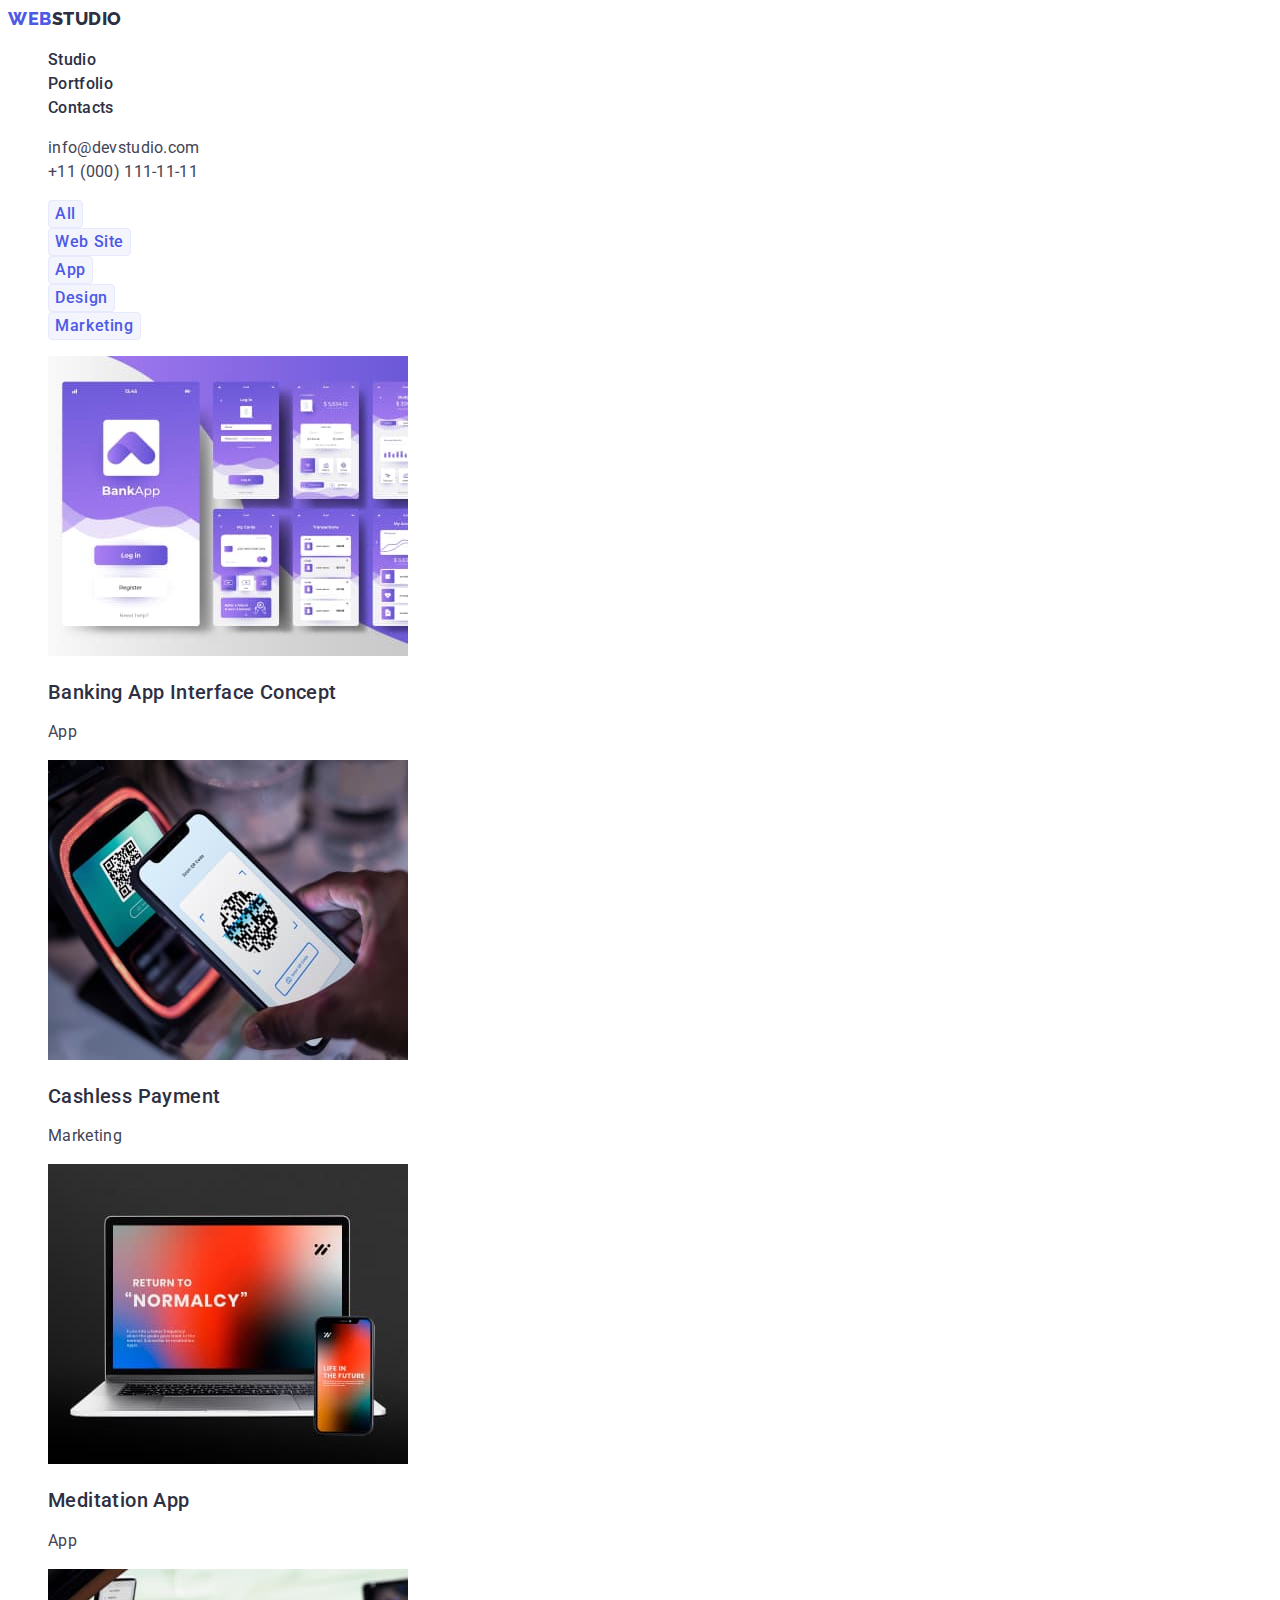
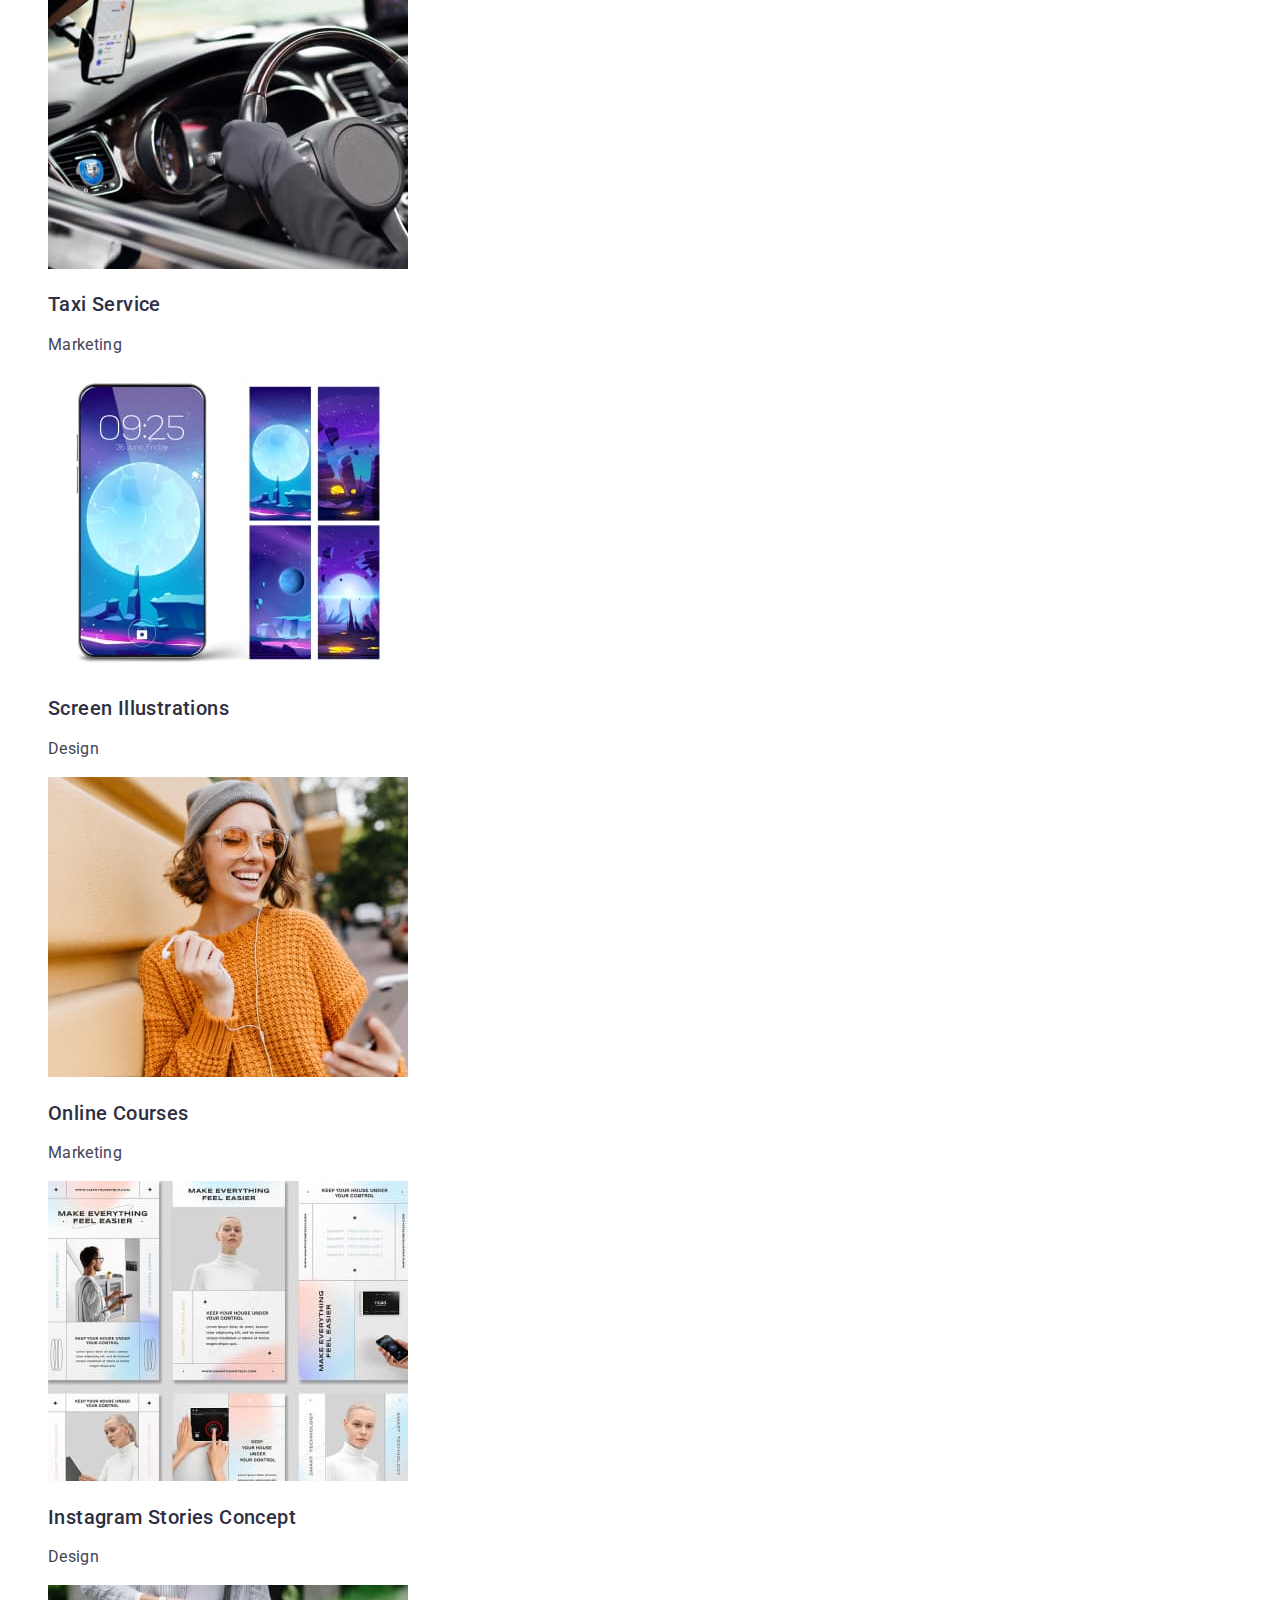
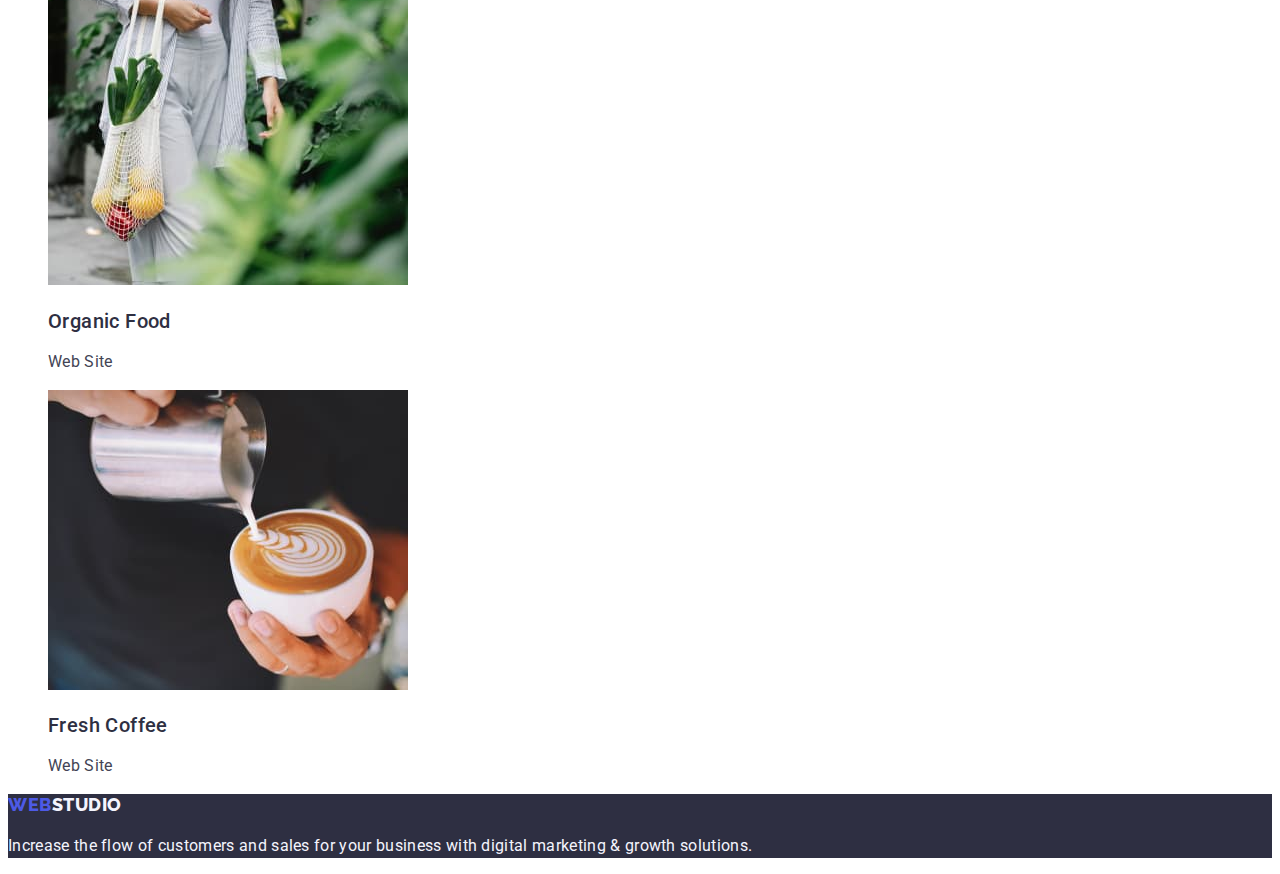
==== portfolio.html @ 0876d21c "Initial commit" ====
<!DOCTYPE html>
<html lang="en">
<head>
    <meta charset="UTF-8">
    <meta http-equiv="X-UA-Compatible" content="IE=edge">
    <meta name="viewport" content="width=device-width, initial-scale=1.0">
    <title>Web Studio</title>
    <link rel="stylesheet" href="./css/styles.css">
    <!-- fonts -->
    <link rel="preconnect" href="https://fonts.googleapis.com">
    <link rel="preconnect" href="https://fonts.gstatic.com" crossorigin>
    <link href="https://fonts.googleapis.com/css2?family=Raleway:wght@800&family=Roboto:wght@400;500;700;900&display=swap" rel="stylesheet">
    
</head>

<body>
    <header class="header">
                    
        <!-- navigation -->
        <nav class="header-nav">
            <a class="logo link" href="./index.html">Web<span class="logo-dark">Studio</span></a>
            <ul class="header-nav-list list">
                <li class="header-nav-item">
                    <a class="header-nav-link link" href="./index.html">Studio</a>
                </li>
                <li class="header-nav-item">
                    <a class="header-nav-link link" href="./portfolio.html">Portfolio</a>
                </li>
                <li class="header-nav-item">
                    <a class="header-nav-link link" href="">Contacts</a>
                </li>
            </ul>
        </nav>
        <address class="mail-tel">
            <ul class="mail-tel-list list">
                <li class="mail-tel-item">
                    <a class="mail-tel-link link" href="mailto:info@devstudio.com">info@devstudio.com</a>
                </li>
                <li class="mail-tel-item">
                    <a class="mail-tel-link link" href="tel:+110001111111">+11 (000) 111-11-11</a>
                </li>
            </ul>            
        </address>
    </header>

    <main>

        <!-- button -->
        <section class="project">
            <!-- hide -->
            <h1 hidden>Filters</h1>
            <ul class="filters-list list">
                <li class="filter-item">
                    <button class="button-filter" type="button">All</button>
                </li>
                <li class="filter-item">
                    <button class="button-filter" type="button">Web Site</button>
                </li>
                <li class="filter-item">
                    <button class="button-filter" type="button">App</button>
                </li>
                <li class="filter-item">
                    <button class="button-filter" type="button">Design</button>
                </li>
                <li class="filter-item">
                    <button class="button-filter" type="button">Marketing</button>
                </li>
            </ul>
            <ul class="project-list list">
                <li class="project-item">
                    <a class="project-card link" href="">
                        <img src="./images/portfolio/banking-app.jpg" alt="Banking App Interface" width="360" height="300"/>
                        <h2 class="title-header-three">Banking App Interface Concept</h2>
                        <p class="title-filter">App</p>
                    </a>
                </li>
                <li class="project-item">
                    <a class="project-card link" href="">
                        <img src="./images/portfolio/cashless-payment.jpg" alt="Cashless Payment" width="360" height="300"/>
                        <h2 class="title-header-three">Cashless Payment</h2>
                        <p class="title-filter">Marketing</p>
                    </a>
                </li>
                <li class="project-item">
                    <a class="project-card link" href="">
                        <img src="./images/portfolio/meditation-app.jpg" alt="Meditation App" width="360" height="300"/>
                        <h2 class="title-header-three">Meditation App</h2>
                        <p class="title-filter">App</p>
                    </a>
                </li>
                <li class="project-item">
                    <a class="project-card link" href="">
                        <img src="./images/portfolio/taxi-servise.jpg" alt="Taxi Service" width="360" height="300"/>
                        <h2 class="title-header-three">Taxi Service</h2>
                        <p class="title-filter">Marketing</p>
                    </a>
                </li>
                <li class="project-item">
                    <a class="project-card link" href="">
                        <img src="./images/portfolio/screen-illustrations.jpg" alt="Screen Illustrations" width="360" height="300"/>
                        <h2 class="title-header-three">Screen Illustrations</h2>
                        <p class="title-filter">Design</p>
                    </a>
                </li>
                <li class="project-item">
                    <a class="project-card link" href="">
                        <img src="./images/portfolio/online-courses.jpg" alt="Online Courses" width="360" height="300"/>
                        <h2 class="title-header-three">Online Courses</h2>
                        <p class="title-filter">Marketing</p>
                    </a>
                </li>
                <li class="project-item">
                    <a class="project-card link" href="">
                        <img src="./images/portfolio/insta-stories.jpg" alt="Instagram Stories Concept" width="360" height="300"/>
                        <h2 class="title-header-three">Instagram Stories Concept</h2>
                        <p class="title-filter">Design</p>
                    </a>
                </li>
                <li class="project-item">
                    <a class="project-card link" href="">
                        <img src="./images/portfolio/organic-food.jpg" alt="Organic Food" width="360" height="300"/>
                        <h2 class="title-header-three">Organic Food</h2>
                        <p class="title-filter">Web Site</p>
                    </a>
                </li>
                <li class="project-item">
                    <a class="project-card link" href="">
                        <img src="./images/portfolio/fresh-coffee.jpg" alt="Fresh Coffee" width="360" height="300"/>
                        <h2 class="title-header-three">Fresh Coffee</h2>
                        <p class="title-filter">Web Site</p>
                    </a>
                </li>
            </ul>

        </section>

    </main>

    <!-- footer -->
    <footer class="footer">
        <a class="logo link" href="./index.html">Web<span class="logo-light">Studio</span></a>
        <p class="footer-text">Increase the flow of customers and sales for your business with digital marketing & growth solutions.</p>
        
    </footer>
        

</body>
</html>
---- css/styles.css ----
:root {
    /* fonts */
    --primary-font: 'Roboto', sans-serif;
    --secondary-font: 'Raleway', sans-serif;
    /* txt cl */
    --main-txt-color: #2E2F42;
    --secondary-txt-color: #434455;
    --accent-txt-color: #fff;
    --subtitle-txt-color: #8E8F99;
    /* bg cl */
    --accent-bg-color: #E7E9FC;
    --light-bg-color: #F4F4FD;
    --hero-bg-color: rgba (46, 47, 66, 0.7);
    --modal-bg-color: #FCFCFC;
    /* common cl */
    --primary-brand-color: #4D5AE5;
    --pressed-state-color: #404BBF;
    --succes-messages-color: #31D0AA;
    --modal-overlay-color: rgba (46, 47, 66, 0.4);
}

body {
    font-family: var(--primary-font);
    font-weight: 400;
    font-size: 16px;
    line-height: 1.5;
    letter-spacing: 0.02em;
    color: var(--secondary-txt-color);
    background-color: var(--accent-txt-color);
}
.link {
    color: currentColor;
    text-decoration: none;
}
.list {
    list-style: none;
}
.logo {
    font-family: var(--secondary-font);
    font-weight: 800;
    font-size: 18px;
    line-height: 1.17;
    letter-spacing: 0.03em;
    text-transform: uppercase;
    color: var(--primary-brand-color);
    text-decoration: none;
}
.logo-dark {
    color: var(--main-txt-color);
}
.logo-light {
    color: var(--light-bg-color);
}
.header-nav-link {
    color: var(--main-txt-color);
    font-weight: 500;
}

.header-nav-link:hover,
.header-nav-link:focus {
    color: var(--pressed-state-color);
}
.mail-tel {
    font-style: normal;
}
.mail-tel-link:hover,
.mail-tel-link:focus {
    color: var(--pressed-state-color);
}
.hero {
    background-color: var(--main-txt-color);
}
.hero-title {
    font-weight: 700;
    font-size: 56px;
    line-height: 60px;
    color: var(--accent-txt-color);
    letter-spacing: 0.02em;
    line-height: 1.07;
    text-align: center;
}
.button {
    font-family: inherit;
    color: var(--accent-txt-color);
    cursor: pointer;
    background-color: var(--primary-brand-color);
    box-shadow: 0px 4px 4px rgba(0, 0, 0, 0.15);
    border-radius: 4px;
    font-size: 16px;
    line-height: 1.5;
    font-weight: 500;
    letter-spacing: 0.04em;
}
.button:hover,
.button:focus {
    background-color: var(--pressed-state-color);
}
.title-header-two {
    color: var(--main-txt-color);
    font-weight: 700;
    font-size: 36px;
    line-height: 1.11;
    text-align: center;
    text-transform: capitalize;
    letter-spacing: 0.02em;
}
.title-header-three {
    color: var(--main-txt-color);
    font-weight: 500;
    font-size: 20px;
    line-height: 1.2;
    letter-spacing: 0.02em;
}
.team {
    background-color: var(--light-bg-color);
}
.team-item {
    background-color: var(--accent-txt-color);
}
.button-filter {
    font-family: inherit;
    color: var(--primary-brand-color);
    cursor: pointer;
    background-color: var(--light-bg-color);
    font-size: 16px;
    font-weight: 500;
    line-height: 1.5;
    border-radius: 4px;
    letter-spacing: 0.04em;
    border: 1px solid var(--accent-bg-color);
}
.button-filter:hover,
.button-filter:focus {
    background-color: var(--pressed-state-color);
    box-shadow: 0px 3px 1px rgba(0, 0, 0, 0.1), 0px 2px 1px rgba(0, 0, 0, 0.08), 0px 2px 2px rgba(0, 0, 0, 0.12);
    color: var(--accent-txt-color);
}
.team-list {
    background-color: var(--accent-txt-color);
}


.footer {
    background-color: var(--main-txt-color);
}
.footer-text {
    color: var(--light-bg-color);
}
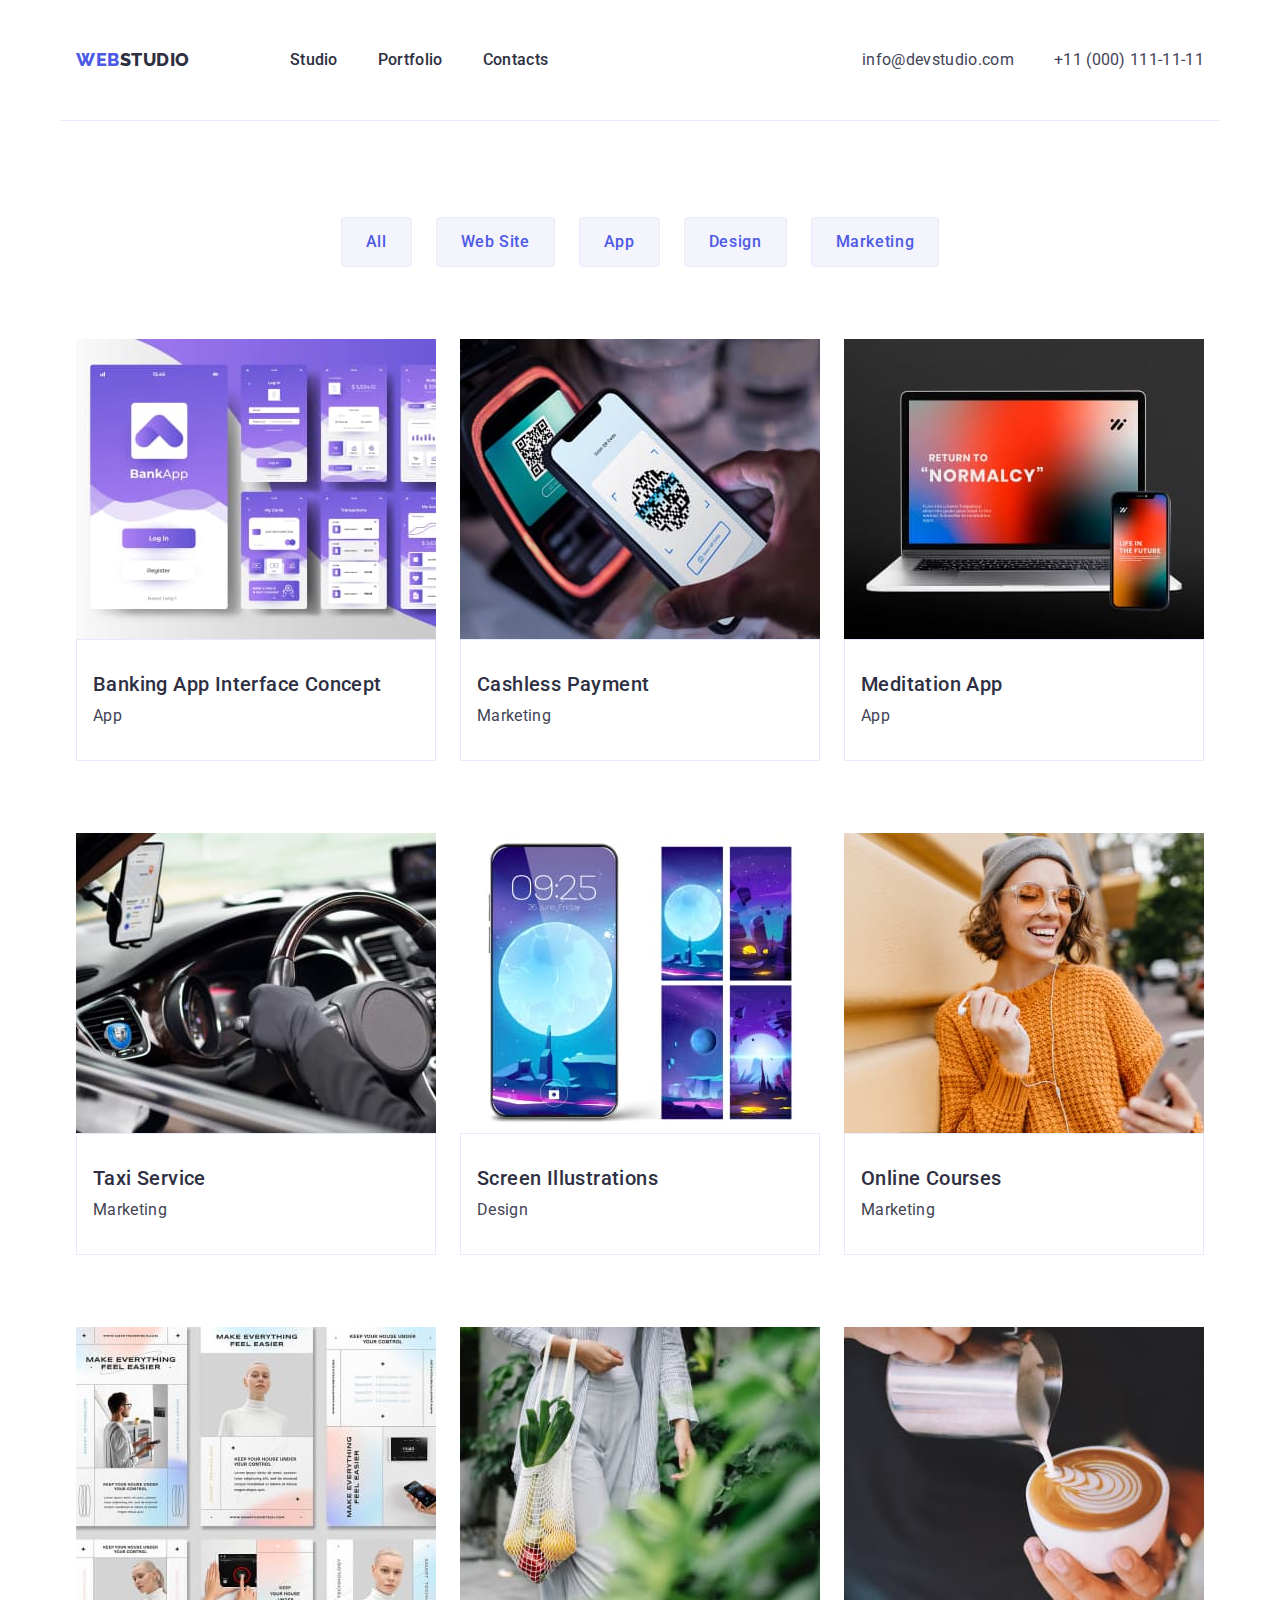
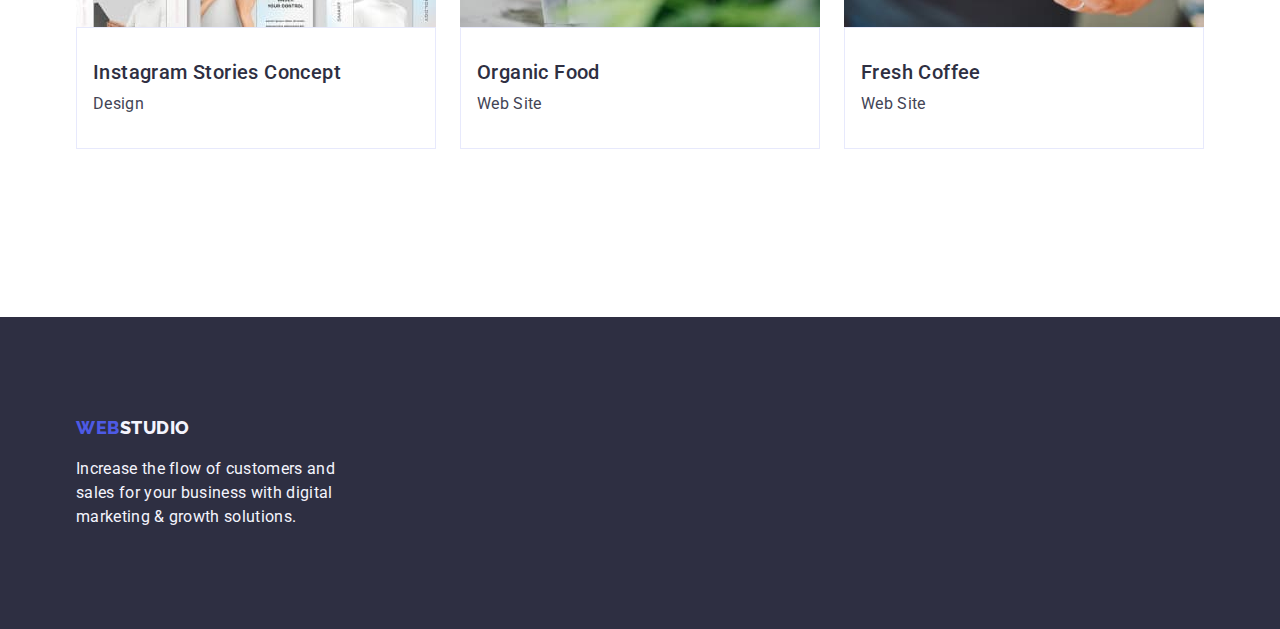
==== commit 6e9dabfe: "Add flexbox" ====
--- a/portfolio.html
+++ b/portfolio.html
@@ -5,6 +5,7 @@
     <meta http-equiv="X-UA-Compatible" content="IE=edge">
     <meta name="viewport" content="width=device-width, initial-scale=1.0">
     <title>Web Studio</title>
+    <link rel="stylesheet" href="https://cdn.jsdelivr.net/npm/modern-normalize@1.1.0/modern-normalize.min.css">
     <link rel="stylesheet" href="./css/styles.css">
     <!-- fonts -->
     <link rel="preconnect" href="https://fonts.googleapis.com">
@@ -15,122 +16,150 @@
 
 <body>
     <header class="header">
+        <div class="header-container container">
                     
-        <!-- navigation -->
-        <nav class="header-nav">
-            <a class="logo link" href="./index.html">Web<span class="logo-dark">Studio</span></a>
-            <ul class="header-nav-list list">
-                <li class="header-nav-item">
-                    <a class="header-nav-link link" href="./index.html">Studio</a>
-                </li>
-                <li class="header-nav-item">
-                    <a class="header-nav-link link" href="./portfolio.html">Portfolio</a>
-                </li>
-                <li class="header-nav-item">
-                    <a class="header-nav-link link" href="">Contacts</a>
-                </li>
-            </ul>
-        </nav>
-        <address class="mail-tel">
-            <ul class="mail-tel-list list">
-                <li class="mail-tel-item">
-                    <a class="mail-tel-link link" href="mailto:info@devstudio.com">info@devstudio.com</a>
-                </li>
-                <li class="mail-tel-item">
-                    <a class="mail-tel-link link" href="tel:+110001111111">+11 (000) 111-11-11</a>
-                </li>
-            </ul>            
-        </address>
+            <!-- navigation -->
+            <nav class="header-nav">
+                <a class="logo link" href="./index.html">Web<span class="logo-dark">Studio</span></a>
+                <ul class="header-nav-list list">
+                    <li class="header-nav-item">
+                        <a class="header-nav-link link" href="./index.html">Studio</a>
+                    </li>
+                    <li class="header-nav-item">
+                        <a class="header-nav-link link" href="./portfolio.html">Portfolio</a>
+                    </li>
+                    <li class="header-nav-item">
+                        <a class="header-nav-link link" href="">Contacts</a>
+                    </li>
+                </ul>
+            </nav>
+            <address class="mail-tel">
+                <ul class="mail-tel-list list">
+                    <li class="mail-tel-item">
+                        <a class="mail-tel-link link" href="mailto:info@devstudio.com">info@devstudio.com</a>
+                    </li>
+                    <li class="mail-tel-item">
+                        <a class="mail-tel-link link" href="tel:+110001111111">+11 (000) 111-11-11</a>
+                    </li>
+                </ul>            
+            </address>
+        </div>
     </header>
 
     <main>
 
         <!-- button -->
-        <section class="project">
+        <section class="project">            
             <!-- hide -->
-            <h1 hidden>Filters</h1>
-            <ul class="filters-list list">
-                <li class="filter-item">
-                    <button class="button-filter" type="button">All</button>
-                </li>
-                <li class="filter-item">
-                    <button class="button-filter" type="button">Web Site</button>
-                </li>
-                <li class="filter-item">
-                    <button class="button-filter" type="button">App</button>
-                </li>
-                <li class="filter-item">
-                    <button class="button-filter" type="button">Design</button>
-                </li>
-                <li class="filter-item">
-                    <button class="button-filter" type="button">Marketing</button>
-                </li>
-            </ul>
-            <ul class="project-list list">
-                <li class="project-item">
-                    <a class="project-card link" href="">
-                        <img src="./images/portfolio/banking-app.jpg" alt="Banking App Interface" width="360" height="300"/>
-                        <h2 class="title-header-three">Banking App Interface Concept</h2>
-                        <p class="title-filter">App</p>
-                    </a>
-                </li>
-                <li class="project-item">
-                    <a class="project-card link" href="">
-                        <img src="./images/portfolio/cashless-payment.jpg" alt="Cashless Payment" width="360" height="300"/>
-                        <h2 class="title-header-three">Cashless Payment</h2>
-                        <p class="title-filter">Marketing</p>
-                    </a>
-                </li>
-                <li class="project-item">
-                    <a class="project-card link" href="">
-                        <img src="./images/portfolio/meditation-app.jpg" alt="Meditation App" width="360" height="300"/>
-                        <h2 class="title-header-three">Meditation App</h2>
-                        <p class="title-filter">App</p>
-                    </a>
-                </li>
-                <li class="project-item">
-                    <a class="project-card link" href="">
-                        <img src="./images/portfolio/taxi-servise.jpg" alt="Taxi Service" width="360" height="300"/>
-                        <h2 class="title-header-three">Taxi Service</h2>
-                        <p class="title-filter">Marketing</p>
-                    </a>
-                </li>
-                <li class="project-item">
-                    <a class="project-card link" href="">
-                        <img src="./images/portfolio/screen-illustrations.jpg" alt="Screen Illustrations" width="360" height="300"/>
-                        <h2 class="title-header-three">Screen Illustrations</h2>
-                        <p class="title-filter">Design</p>
-                    </a>
-                </li>
-                <li class="project-item">
-                    <a class="project-card link" href="">
-                        <img src="./images/portfolio/online-courses.jpg" alt="Online Courses" width="360" height="300"/>
-                        <h2 class="title-header-three">Online Courses</h2>
-                        <p class="title-filter">Marketing</p>
-                    </a>
-                </li>
-                <li class="project-item">
-                    <a class="project-card link" href="">
-                        <img src="./images/portfolio/insta-stories.jpg" alt="Instagram Stories Concept" width="360" height="300"/>
-                        <h2 class="title-header-three">Instagram Stories Concept</h2>
-                        <p class="title-filter">Design</p>
-                    </a>
-                </li>
-                <li class="project-item">
-                    <a class="project-card link" href="">
-                        <img src="./images/portfolio/organic-food.jpg" alt="Organic Food" width="360" height="300"/>
-                        <h2 class="title-header-three">Organic Food</h2>
-                        <p class="title-filter">Web Site</p>
-                    </a>
-                </li>
-                <li class="project-item">
-                    <a class="project-card link" href="">
-                        <img src="./images/portfolio/fresh-coffee.jpg" alt="Fresh Coffee" width="360" height="300"/>
-                        <h2 class="title-header-three">Fresh Coffee</h2>
-                        <p class="title-filter">Web Site</p>
-                    </a>
-                </li>
-            </ul>
+            <div class="filter-container container">
+                <h1 class="visually-hidden">Filters</h1>
+
+                <ul class="filters-list list">
+                    <li class="filter-item">
+                        <button class="button-filter" type="button">All</button>
+                    </li>
+                    <li class="filter-item">
+                        <button class="button-filter" type="button">Web Site</button>
+                    </li>
+                    <li class="filter-item">
+                        <button class="button-filter" type="button">App</button>
+                    </li>
+                    <li class="filter-item">
+                        <button class="button-filter" type="button">Design</button>
+                    </li>
+                    <li class="filter-item">
+                        <button class="button-filter" type="button">Marketing</button>
+                    </li>
+                </ul>
+            </div>
+
+            <div class="project-container container">
+
+                <ul class="project-list list">
+                    <li class="project-item">
+                        <a class="project-card link" href="">
+                            <img src="./images/portfolio/banking-app.jpg" alt="Banking App Interface" width="360" height="300"/>
+                            <div class="title-filter-container">
+                                <h2 class="title-header-three">Banking App Interface Concept</h2>
+                                <p class="title-filter">App</p>
+                            </div>
+
+                        </a>
+                    </li>
+                    <li class="project-item">
+                        <a class="project-card link" href="">
+                            <img src="./images/portfolio/cashless-payment.jpg" alt="Cashless Payment" width="360" height="300"/>
+                            <div class="title-filter-container">
+                                <h2 class="title-header-three">Cashless Payment</h2>
+                                <p class="title-filter">Marketing</p>
+                            </div>
+                        </a>
+                    </li>
+                    <li class="project-item">
+                        <a class="project-card link" href="">
+                            <img src="./images/portfolio/meditation-app.jpg" alt="Meditation App" width="360" height="300"/>
+                            <div class="title-filter-container">
+                                <h2 class="title-header-three">Meditation App</h2>
+                                <p class="title-filter">App</p>
+                            </div>
+                        </a>
+                    </li>
+                    <li class="project-item">
+                        <a class="project-card link" href="">
+                            <img src="./images/portfolio/taxi-servise.jpg" alt="Taxi Service" width="360" height="300"/>
+                            <div class="title-filter-container">
+                                <h2 class="title-header-three">Taxi Service</h2>
+                                <p class="title-filter">Marketing</p>
+                            </div>
+                        </a>
+                    </li>
+                    <li class="project-item">
+                        <a class="project-card link" href="">
+                            <img src="./images/portfolio/screen-illustrations.jpg" alt="Screen Illustrations" width="360" height="300"/>
+                            <div class="title-filter-container">
+                                <h2 class="title-header-three">Screen Illustrations</h2>
+                                <p class="title-filter">Design</p>
+                            </div>
+                        </a>
+                    </li>
+                    <li class="project-item">
+                        <a class="project-card link" href="">
+                            <img src="./images/portfolio/online-courses.jpg" alt="Online Courses" width="360" height="300"/>
+                            <div class="title-filter-container">
+                                <h2 class="title-header-three">Online Courses</h2>
+                                <p class="title-filter">Marketing</p>
+                            </div>
+                        </a>
+                    </li>
+                    <li class="project-item">
+                        <a class="project-card link" href="">
+                            <img src="./images/portfolio/insta-stories.jpg" alt="Instagram Stories Concept" width="360" height="300"/>
+                            <div class="title-filter-container">
+                                <h2 class="title-header-three">Instagram Stories Concept</h2>
+                                <p class="title-filter">Design</p>
+                            </div>
+                        </a>
+                    </li>
+                    <li class="project-item">
+                        <a class="project-card link" href="">
+                            <img src="./images/portfolio/organic-food.jpg" alt="Organic Food" width="360" height="300"/>
+                            <div class="title-filter-container">
+                                <h2 class="title-header-three">Organic Food</h2>
+                                <p class="title-filter">Web Site</p>
+                            </div>
+                        </a>
+                    </li>
+                    <li class="project-item">
+                        <a class="project-card link" href="">
+                            <img src="./images/portfolio/fresh-coffee.jpg" alt="Fresh Coffee" width="360" height="300"/>
+                            <div class="title-filter-container">
+                                <h2 class="title-header-three">Fresh Coffee</h2>
+                                <p class="title-filter">Web Site</p>
+                            </div>
+                        </a>
+                    </li>
+                </ul>
+            </div>
 
         </section>
 
@@ -138,8 +167,10 @@
 
     <!-- footer -->
     <footer class="footer">
-        <a class="logo link" href="./index.html">Web<span class="logo-light">Studio</span></a>
-        <p class="footer-text">Increase the flow of customers and sales for your business with digital marketing & growth solutions.</p>
+        <div class="footer-container container">
+            <a class="logo link" href="./index.html">Web<span class="logo-light">Studio</span></a>
+            <p class="footer-text">Increase the flow of customers and sales for your business with digital marketing & growth solutions.</p>
+        </div>
         
     </footer>
         
--- a/css/styles.css
+++ b/css/styles.css
@@ -17,7 +17,20 @@
     --pressed-state-color: #404BBF;
     --succes-messages-color: #31D0AA;
     --modal-overlay-color: rgba (46, 47, 66, 0.4);
-}
+    /* others */
+    --indent: 24px;
+}
+/* reset start */
+h1,
+h2,
+h3,
+h4,
+h5,
+h6,
+p {
+    margin: 0;
+}
+
 
 body {
     font-family: var(--primary-font);
@@ -34,6 +47,26 @@
 }
 .list {
     list-style: none;
+    margin: 0;
+    padding-left: 0;
+}
+img {
+    display: block;
+    max-width: 100%;
+    height: auto;
+
+}
+/* reset end */
+.section {
+    padding-top: 120px;
+    padding-bottom: 120px;
+}
+.container {
+    width: 1158px;
+    padding-left: 15px;
+    padding-right: 15px;
+    margin-left: auto;
+    margin-right: auto;
 }
 .logo {
     font-family: var(--secondary-font);
@@ -44,6 +77,7 @@
     text-transform: uppercase;
     color: var(--primary-brand-color);
     text-decoration: none;
+    margin-right: 76px;
 }
 .logo-dark {
     color: var(--main-txt-color);
@@ -51,9 +85,29 @@
 .logo-light {
     color: var(--light-bg-color);
 }
+
+/* header */
+.header-container {
+    display: flex;
+    align-items: center;
+    border-bottom: 1px solid var(--accent-bg-color);
+}
+.header-nav {
+    display: flex;
+    align-items: center;
+}
+.header-nav-list {
+    display: flex;
+    padding: 24px;
+    gap: 40px;  
+    margin: 0;
+}
 .header-nav-link {
+    display: inline-block;
     color: var(--main-txt-color);
     font-weight: 500;
+    padding-top: 24px;
+    padding-bottom: 24px;
 }
 
 .header-nav-link:hover,
@@ -62,13 +116,24 @@
 }
 .mail-tel {
     font-style: normal;
+    margin-left: auto;
 }
 .mail-tel-link:hover,
 .mail-tel-link:focus {
     color: var(--pressed-state-color);
 }
+.mail-tel-list {
+    display: flex; 
+    gap: 40px;
+}
+
+/* hero */
 .hero {
     background-color: var(--main-txt-color);
+}
+.hero-container {
+    display: flex;
+    flex-direction: column;
 }
 .hero-title {
     font-weight: 700;
@@ -78,6 +143,7 @@
     letter-spacing: 0.02em;
     line-height: 1.07;
     text-align: center;
+    padding: 188px 300px 48px;
 }
 .button {
     font-family: inherit;
@@ -90,19 +156,35 @@
     line-height: 1.5;
     font-weight: 500;
     letter-spacing: 0.04em;
+    padding: 16px 32px;
+    margin: auto;
+    margin-top: 48px;
+    margin-bottom: 188px;
+    border: none;
 }
 .button:hover,
 .button:focus {
     background-color: var(--pressed-state-color);
 }
+/* advantages */
+.advantages-container {
+    display: flex;
+    align-items: center;
+    padding-top: 120px;
+    padding-bottom: 120px; 
+}
+.advantages-list {
+    display: flex;
+    gap: 24px;
+}
 .title-header-two {
     color: var(--main-txt-color);
-    font-weight: 700;
     font-size: 36px;
     line-height: 1.11;
     text-align: center;
     text-transform: capitalize;
     letter-spacing: 0.02em;
+    padding-bottom: 72px;
 }
 .title-header-three {
     color: var(--main-txt-color);
@@ -110,13 +192,82 @@
     font-size: 20px;
     line-height: 1.2;
     letter-spacing: 0.02em;
+    padding-bottom: 8px;
+}
+/* directions-container */
+.directions-container {
+    margin-bottom: 120px;
+}
+.direction-list {
+    display: flex;
+    gap: var(--indent);
+}
+/* team */
+.team-container {
+    padding-bottom: 120px;
+}
+.team .title-header-two {
+    padding-top: 120px;
 }
 .team {
     background-color: var(--light-bg-color);
 }
+.team-list {
+    background-color: var(--accent-txt-color);
+    display: flex;
+    flex-wrap: wrap;
+    gap: var(--indent);
+}
 .team-item {
     background-color: var(--accent-txt-color);
-}
+    width: calc((100% - (24px * 3)) / 4);
+    box-shadow: 0px 1px 6px rgba(46, 47, 66, 0.08), 0px 1px 1px rgba(46, 47, 66, 0.16), 0px 2px 1px rgba(46, 47, 66, 0.08);
+    border-radius: 0px 0px 4px 4px;
+}
+
+.team-title {
+    padding: 32px 16px;
+    text-align: center;
+}
+
+/* footer */
+.footer {
+    background-color: var(--main-txt-color);
+}
+.footer-text {
+    color: var(--light-bg-color);
+}
+.footer-container {
+padding: 100px 879px 100px 15px;
+}
+.footer-text {
+    padding-top: 16px;
+}
+
+
+/* portfolio */
+.project-container {
+    margin-bottom: 120px;
+}
+
+.project-list {
+    display: flex;
+    flex-wrap: wrap;
+    gap: var(--indent);
+}
+.project-item {
+    width: calc((100% - (24px * 2)) / 3);
+    padding-bottom: 48px;    
+}
+
+.filters-list {
+    display: flex;
+    justify-content: center;
+    gap: var(--indent);
+    padding-top: 96px;
+    padding-bottom: 72px;
+}
+
 .button-filter {
     font-family: inherit;
     color: var(--primary-brand-color);
@@ -128,6 +279,7 @@
     border-radius: 4px;
     letter-spacing: 0.04em;
     border: 1px solid var(--accent-bg-color);
+    padding: 12px 24px;
 }
 .button-filter:hover,
 .button-filter:focus {
@@ -135,14 +287,22 @@
     box-shadow: 0px 3px 1px rgba(0, 0, 0, 0.1), 0px 2px 1px rgba(0, 0, 0, 0.08), 0px 2px 2px rgba(0, 0, 0, 0.12);
     color: var(--accent-txt-color);
 }
-.team-list {
-    background-color: var(--accent-txt-color);
-}
-
-
-.footer {
-    background-color: var(--main-txt-color);
-}
-.footer-text {
-    color: var(--light-bg-color);
-}+.title-filter-container {
+    padding: 32px 16px 32px 16px;
+    border: 1px solid var(--accent-bg-color);
+}
+
+
+.visually-hidden {
+    position: absolute;
+    width: 1px;
+    height: 1px;
+    margin: -1px;
+    border: 0;
+    padding: 0;
+    
+    white-space: nowrap;
+    clip-path: inset(100%);
+    clip: rect(0 0 0 0);
+    overflow: hidden;
+  }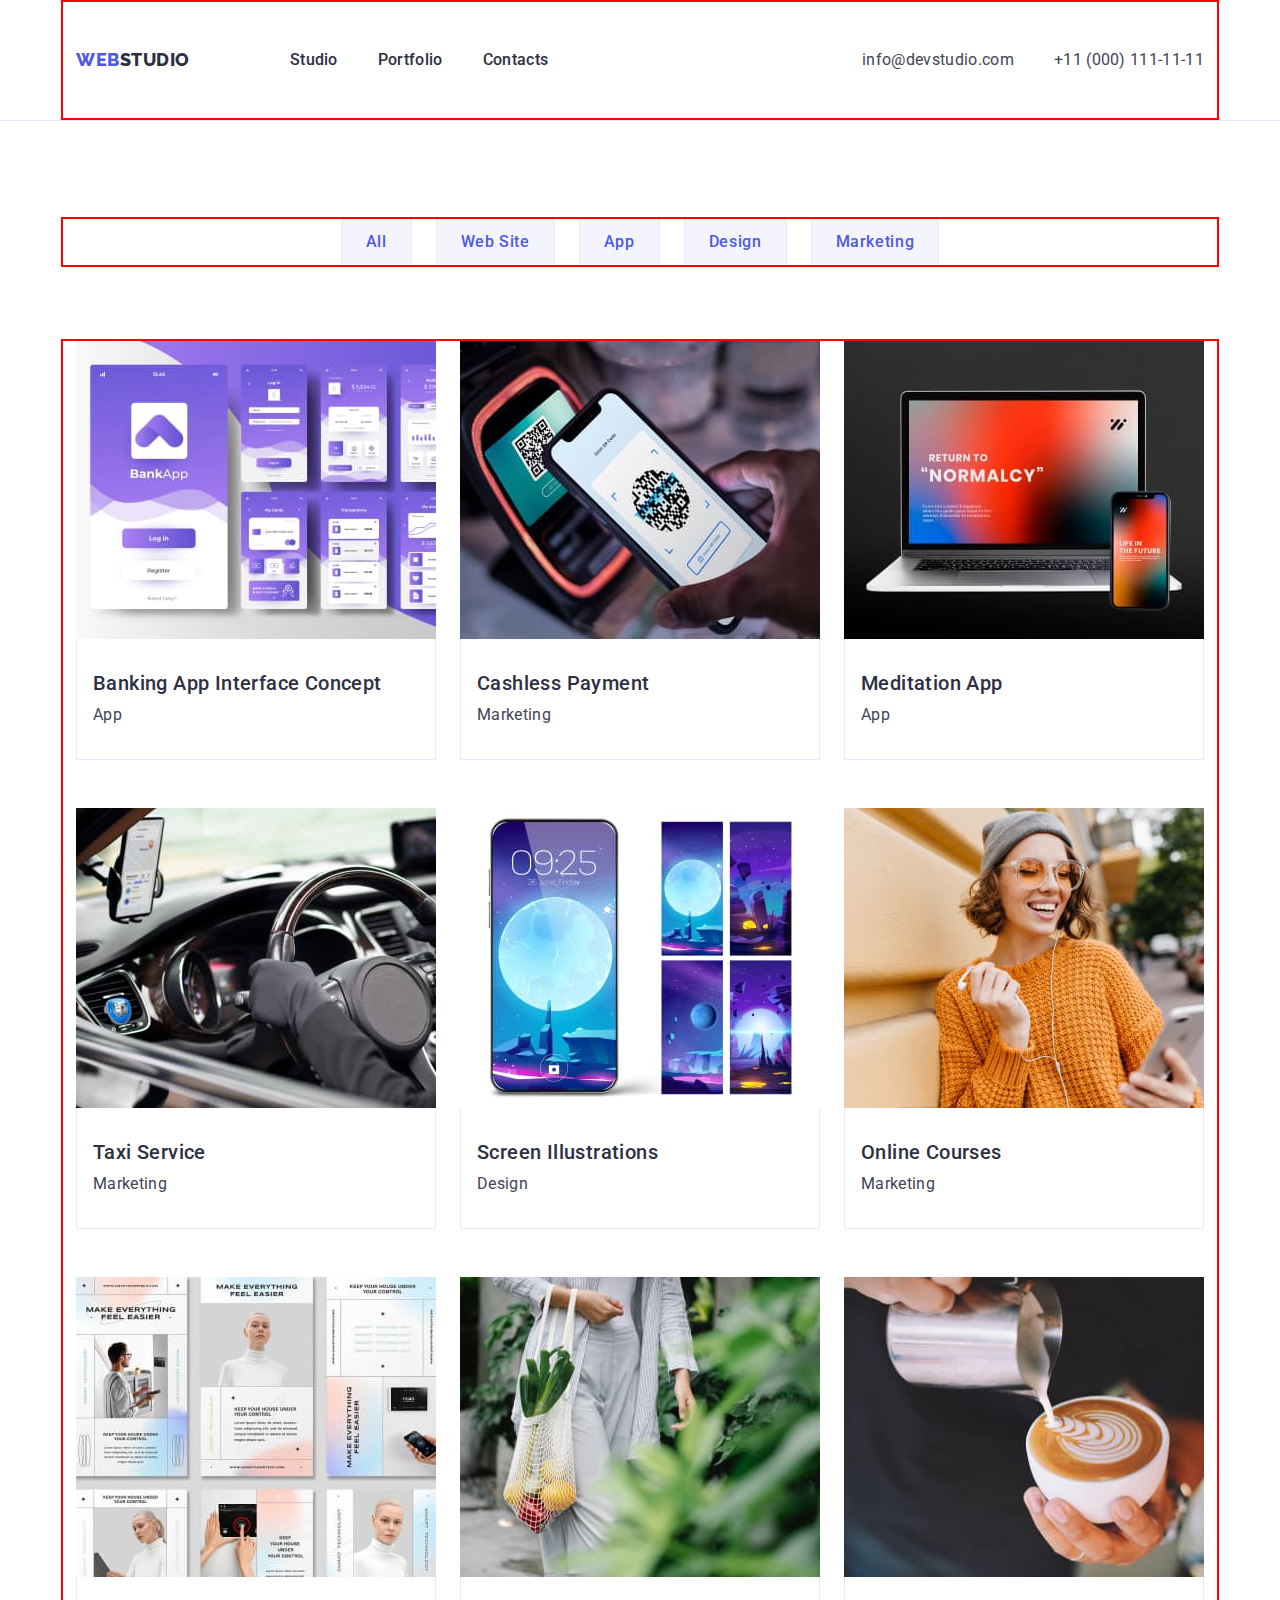
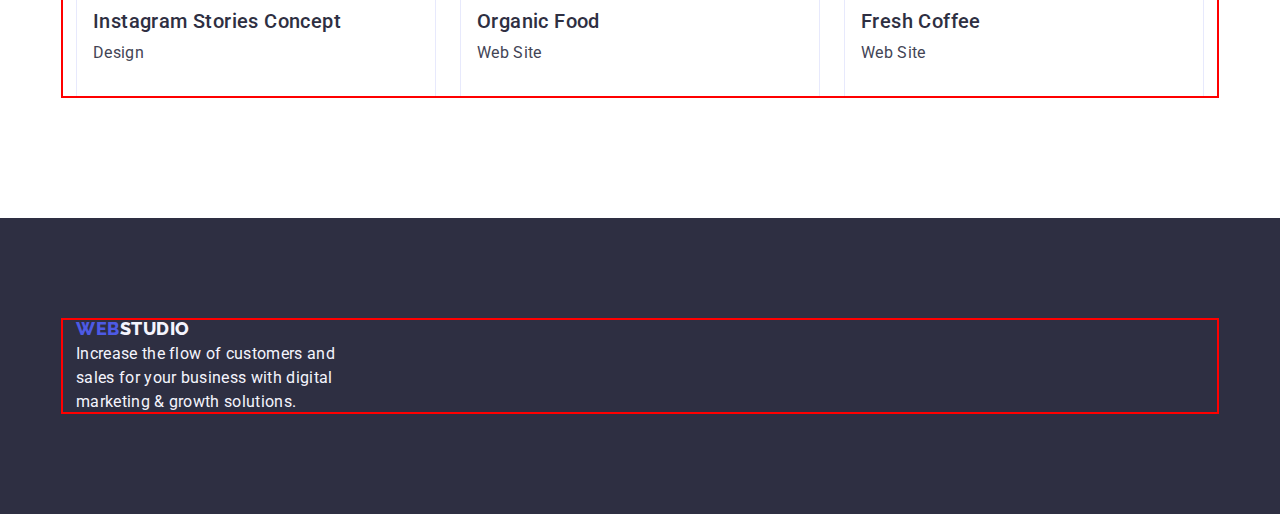
==== commit 99258e4b: "Portfolio css update" ====
--- a/portfolio.html
+++ b/portfolio.html
@@ -83,7 +83,6 @@
                                 <h2 class="title-header-three">Banking App Interface Concept</h2>
                                 <p class="title-filter">App</p>
                             </div>
-
                         </a>
                     </li>
                     <li class="project-item">
--- a/css/styles.css
+++ b/css/styles.css
@@ -67,6 +67,8 @@
     padding-right: 15px;
     margin-left: auto;
     margin-right: auto;
+    outline: 2px solid red;
+    outline-offset: -2px;
 }
 .logo {
     font-family: var(--secondary-font);
@@ -78,19 +80,24 @@
     color: var(--primary-brand-color);
     text-decoration: none;
     margin-right: 76px;
+    
 }
 .logo-dark {
     color: var(--main-txt-color);
 }
 .logo-light {
     color: var(--light-bg-color);
+
 }
 
 /* header */
+.header {
+    border-bottom: 1px solid var(--accent-bg-color);
+}
 .header-container {
     display: flex;
     align-items: center;
-    border-bottom: 1px solid var(--accent-bg-color);
+
 }
 .header-nav {
     display: flex;
@@ -130,6 +137,7 @@
 /* hero */
 .hero {
     background-color: var(--main-txt-color);
+    padding: 188px 0;
 }
 .hero-container {
     display: flex;
@@ -143,7 +151,8 @@
     letter-spacing: 0.02em;
     line-height: 1.07;
     text-align: center;
-    padding: 188px 300px 48px;
+    max-width: 496px;
+    margin: auto;
 }
 .button {
     font-family: inherit;
@@ -159,23 +168,27 @@
     padding: 16px 32px;
     margin: auto;
     margin-top: 48px;
-    margin-bottom: 188px;
     border: none;
+    min-width: 169px 
 }
 .button:hover,
 .button:focus {
     background-color: var(--pressed-state-color);
 }
 /* advantages */
+.advantages {
+    padding: 120px 0;
+}
 .advantages-container {
     display: flex;
     align-items: center;
-    padding-top: 120px;
-    padding-bottom: 120px; 
 }
 .advantages-list {
     display: flex;
-    gap: 24px;
+    gap: var(--indent);
+}
+.advantages-item {
+    width: calc((100% - (24px * 3)) / 4);
 }
 .title-header-two {
     color: var(--main-txt-color);
@@ -184,7 +197,7 @@
     text-align: center;
     text-transform: capitalize;
     letter-spacing: 0.02em;
-    padding-bottom: 72px;
+    margin-bottom: 72px;
 }
 .title-header-three {
     color: var(--main-txt-color);
@@ -192,25 +205,21 @@
     font-size: 20px;
     line-height: 1.2;
     letter-spacing: 0.02em;
-    padding-bottom: 8px;
+    margin-bottom: 8px;
 }
 /* directions-container */
-.directions-container {
-    margin-bottom: 120px;
-}
+.our-directions {
+    padding-bottom: 120px;
+}
+
 .direction-list {
     display: flex;
     gap: var(--indent);
 }
 /* team */
-.team-container {
-    padding-bottom: 120px;
-}
-.team .title-header-two {
-    padding-top: 120px;
-}
 .team {
     background-color: var(--light-bg-color);
+    padding: 120px 0;
 }
 .team-list {
     background-color: var(--accent-txt-color);
@@ -221,51 +230,54 @@
 .team-item {
     background-color: var(--accent-txt-color);
     width: calc((100% - (24px * 3)) / 4);
-    box-shadow: 0px 1px 6px rgba(46, 47, 66, 0.08), 0px 1px 1px rgba(46, 47, 66, 0.16), 0px 2px 1px rgba(46, 47, 66, 0.08);
-    border-radius: 0px 0px 4px 4px;
 }
 
 .team-title {
     padding: 32px 16px;
     text-align: center;
+    border-radius: 0px 0px 4px 4px;
+    box-shadow: 0px 1px 6px rgba(46, 47, 66, 0.08), 0px 1px 1px rgba(46, 47, 66, 0.16), 0px 2px 1px rgba(46, 47, 66, 0.08);
 }
 
 /* footer */
 .footer {
     background-color: var(--main-txt-color);
+    padding: 100px 0;
 }
 .footer-text {
     color: var(--light-bg-color);
 }
-.footer-container {
-padding: 100px 879px 100px 15px;
-}
+
 .footer-text {
-    padding-top: 16px;
+    max-width: 264px
+}
+.footer-logo {
+    display: inline-block;
+    margin-bottom: 16px;
 }
 
 
 /* portfolio */
-.project-container {
-    margin-bottom: 120px;
+.project {
+    padding: 96px 0 120px;
 }
 
 .project-list {
     display: flex;
     flex-wrap: wrap;
-    gap: var(--indent);
+    column-gap: 24px;
+    row-gap: 48px;
 }
 .project-item {
     width: calc((100% - (24px * 2)) / 3);
-    padding-bottom: 48px;    
+  
 }
 
 .filters-list {
     display: flex;
     justify-content: center;
     gap: var(--indent);
-    padding-top: 96px;
-    padding-bottom: 72px;
+    margin-bottom: 72px
 }
 
 .button-filter {
@@ -286,10 +298,12 @@
     background-color: var(--pressed-state-color);
     box-shadow: 0px 3px 1px rgba(0, 0, 0, 0.1), 0px 2px 1px rgba(0, 0, 0, 0.08), 0px 2px 2px rgba(0, 0, 0, 0.12);
     color: var(--accent-txt-color);
+    border: 1px solid transparent;
 }
 .title-filter-container {
-    padding: 32px 16px 32px 16px;
+    padding: 32px 16px;
     border: 1px solid var(--accent-bg-color);
+    border-top: none;
 }
 
 
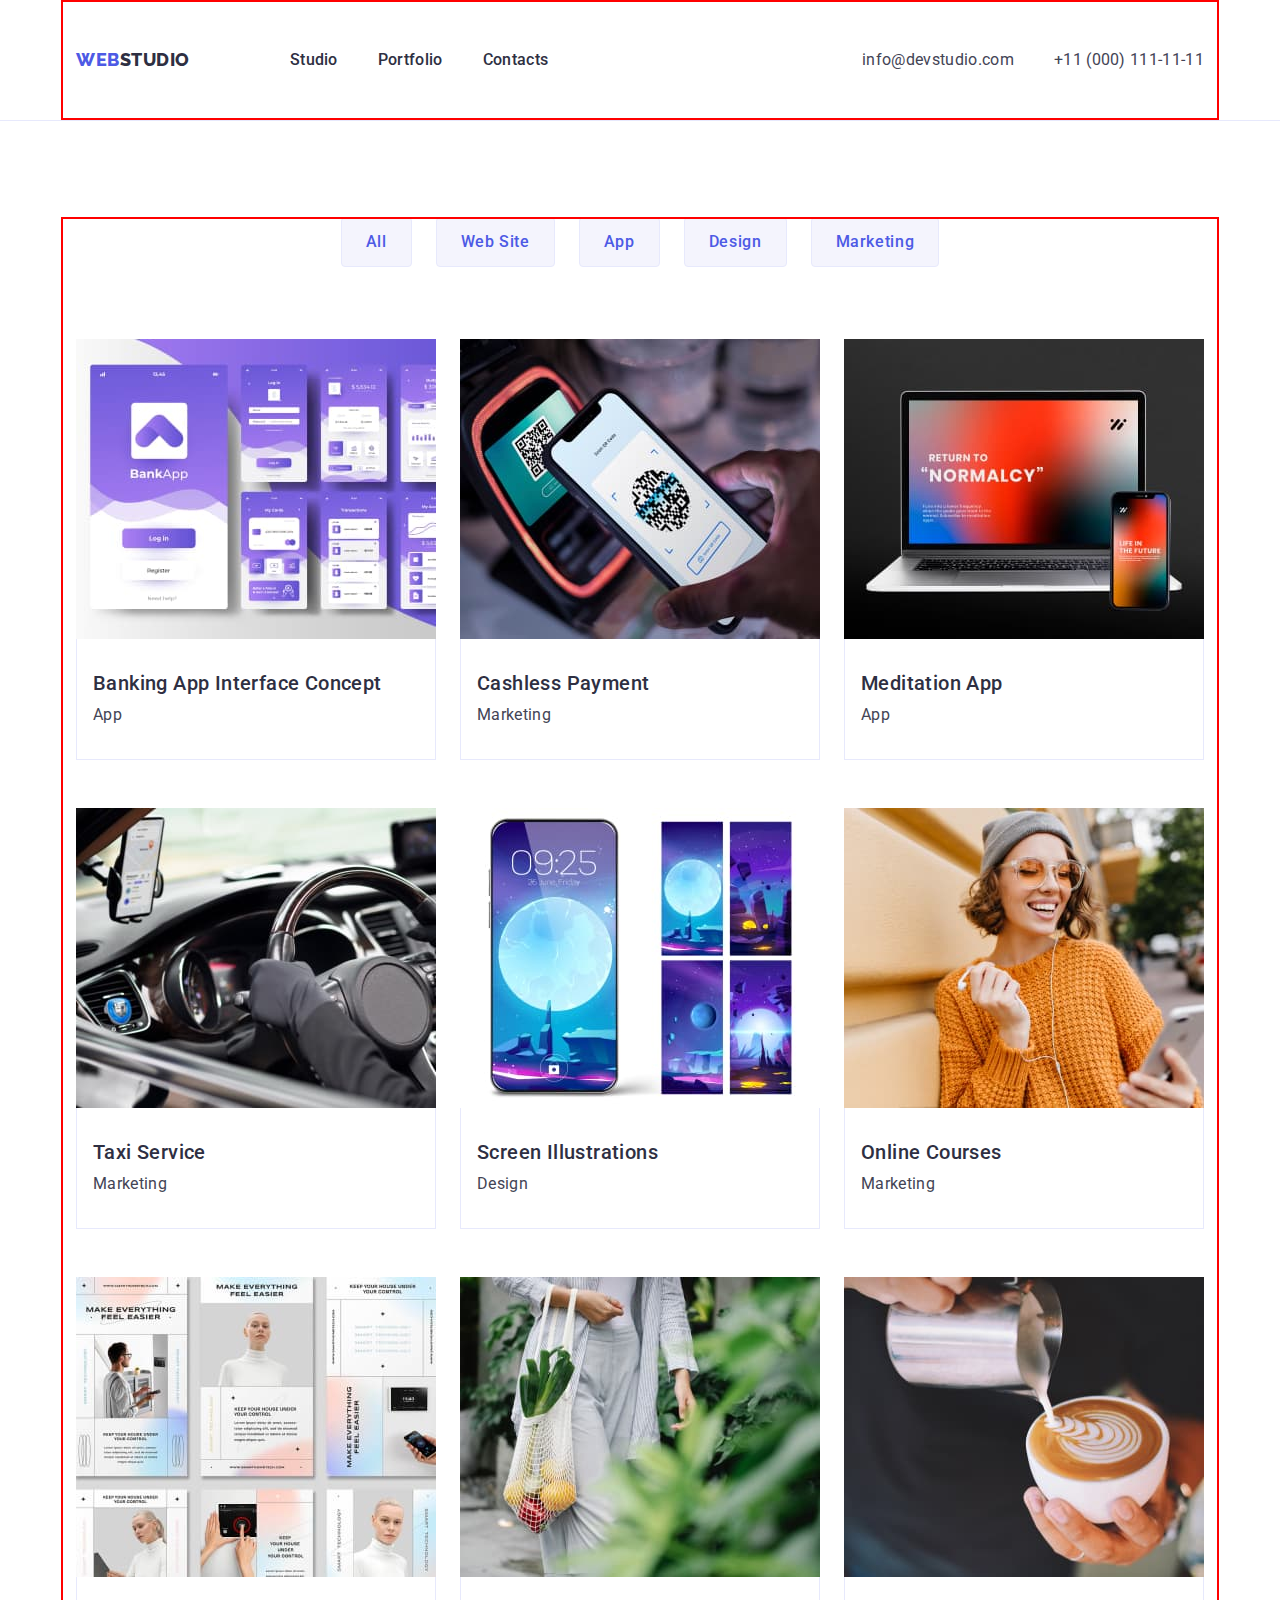
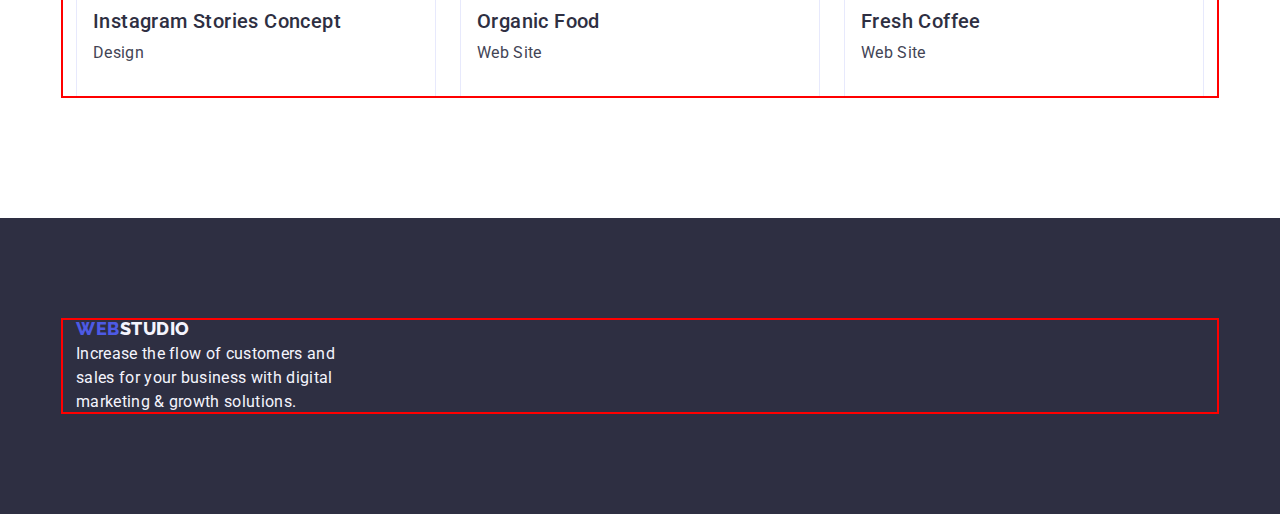
==== commit b8cf5373: "delete second div" ====
--- a/portfolio.html
+++ b/portfolio.html
@@ -70,11 +70,9 @@
                     <li class="filter-item">
                         <button class="button-filter" type="button">Marketing</button>
                     </li>
-                </ul>
-            </div>
+                </ul>            
 
-            <div class="project-container container">
-
+                <!-- cards -->
                 <ul class="project-list list">
                     <li class="project-item">
                         <a class="project-card link" href="">
--- a/css/styles.css
+++ b/css/styles.css
@@ -270,7 +270,6 @@
 }
 .project-item {
     width: calc((100% - (24px * 2)) / 3);
-  
 }
 
 .filters-list {
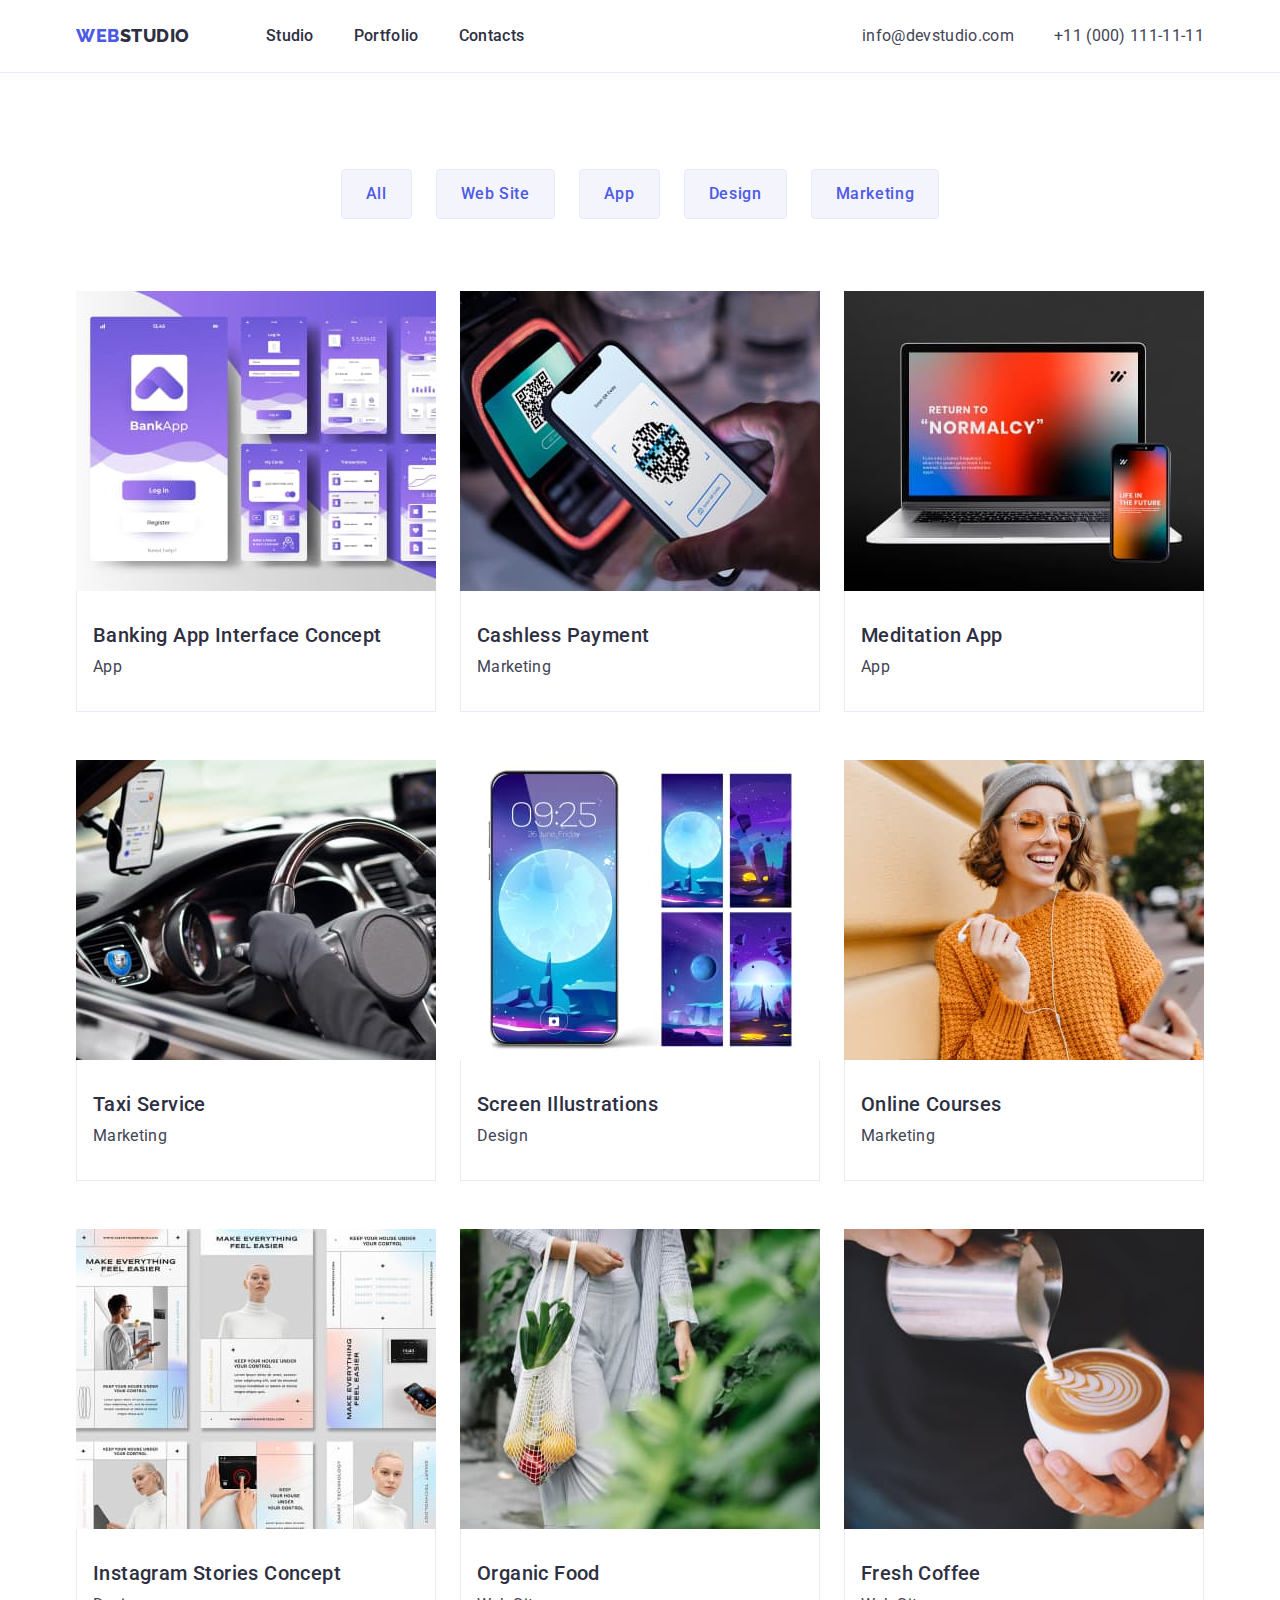
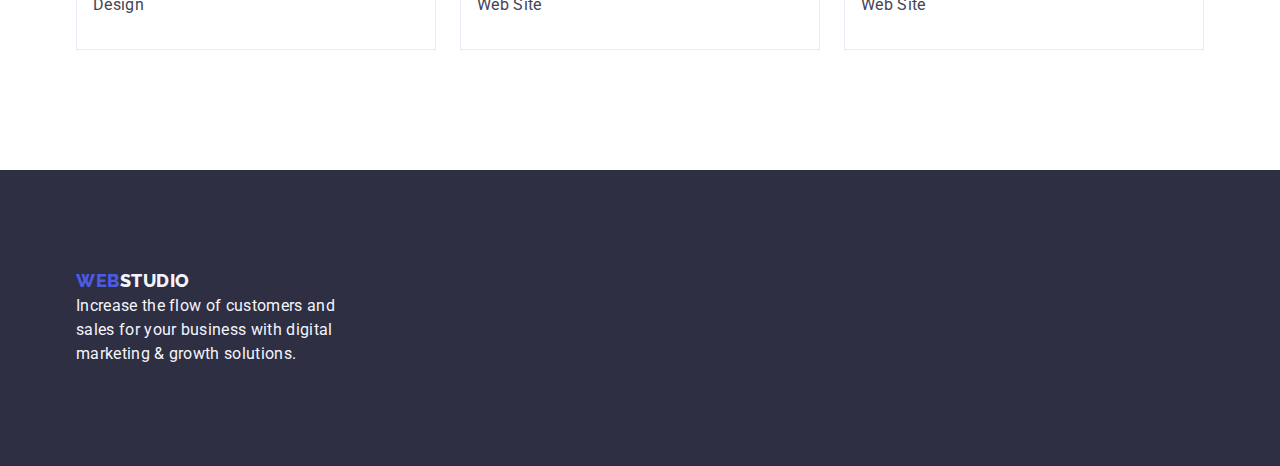
==== commit 8a4ca571: "Corection" ====
--- a/portfolio.html
+++ b/portfolio.html
@@ -20,7 +20,7 @@
                     
             <!-- navigation -->
             <nav class="header-nav">
-                <a class="logo link" href="./index.html">Web<span class="logo-dark">Studio</span></a>
+                <a class="header-logo logo link" href="./index.html">Web<span class="logo-dark">Studio</span></a>
                 <ul class="header-nav-list list">
                     <li class="header-nav-item">
                         <a class="header-nav-link link" href="./index.html">Studio</a>
--- a/css/styles.css
+++ b/css/styles.css
@@ -67,8 +67,7 @@
     padding-right: 15px;
     margin-left: auto;
     margin-right: auto;
-    outline: 2px solid red;
-    outline-offset: -2px;
+
 }
 .logo {
     font-family: var(--secondary-font);
@@ -79,8 +78,9 @@
     text-transform: uppercase;
     color: var(--primary-brand-color);
     text-decoration: none;
-    margin-right: 76px;
-    
+}
+.header-logo {
+    margin-right: 76px; 
 }
 .logo-dark {
     color: var(--main-txt-color);
@@ -105,7 +105,6 @@
 }
 .header-nav-list {
     display: flex;
-    padding: 24px;
     gap: 40px;  
     margin: 0;
 }
@@ -216,13 +215,15 @@
     display: flex;
     gap: var(--indent);
 }
+.direction-item {
+    width: calc((100% - (24px * 2)) / 3);    
+}
 /* team */
 .team {
     background-color: var(--light-bg-color);
     padding: 120px 0;
 }
 .team-list {
-    background-color: var(--accent-txt-color);
     display: flex;
     flex-wrap: wrap;
     gap: var(--indent);
